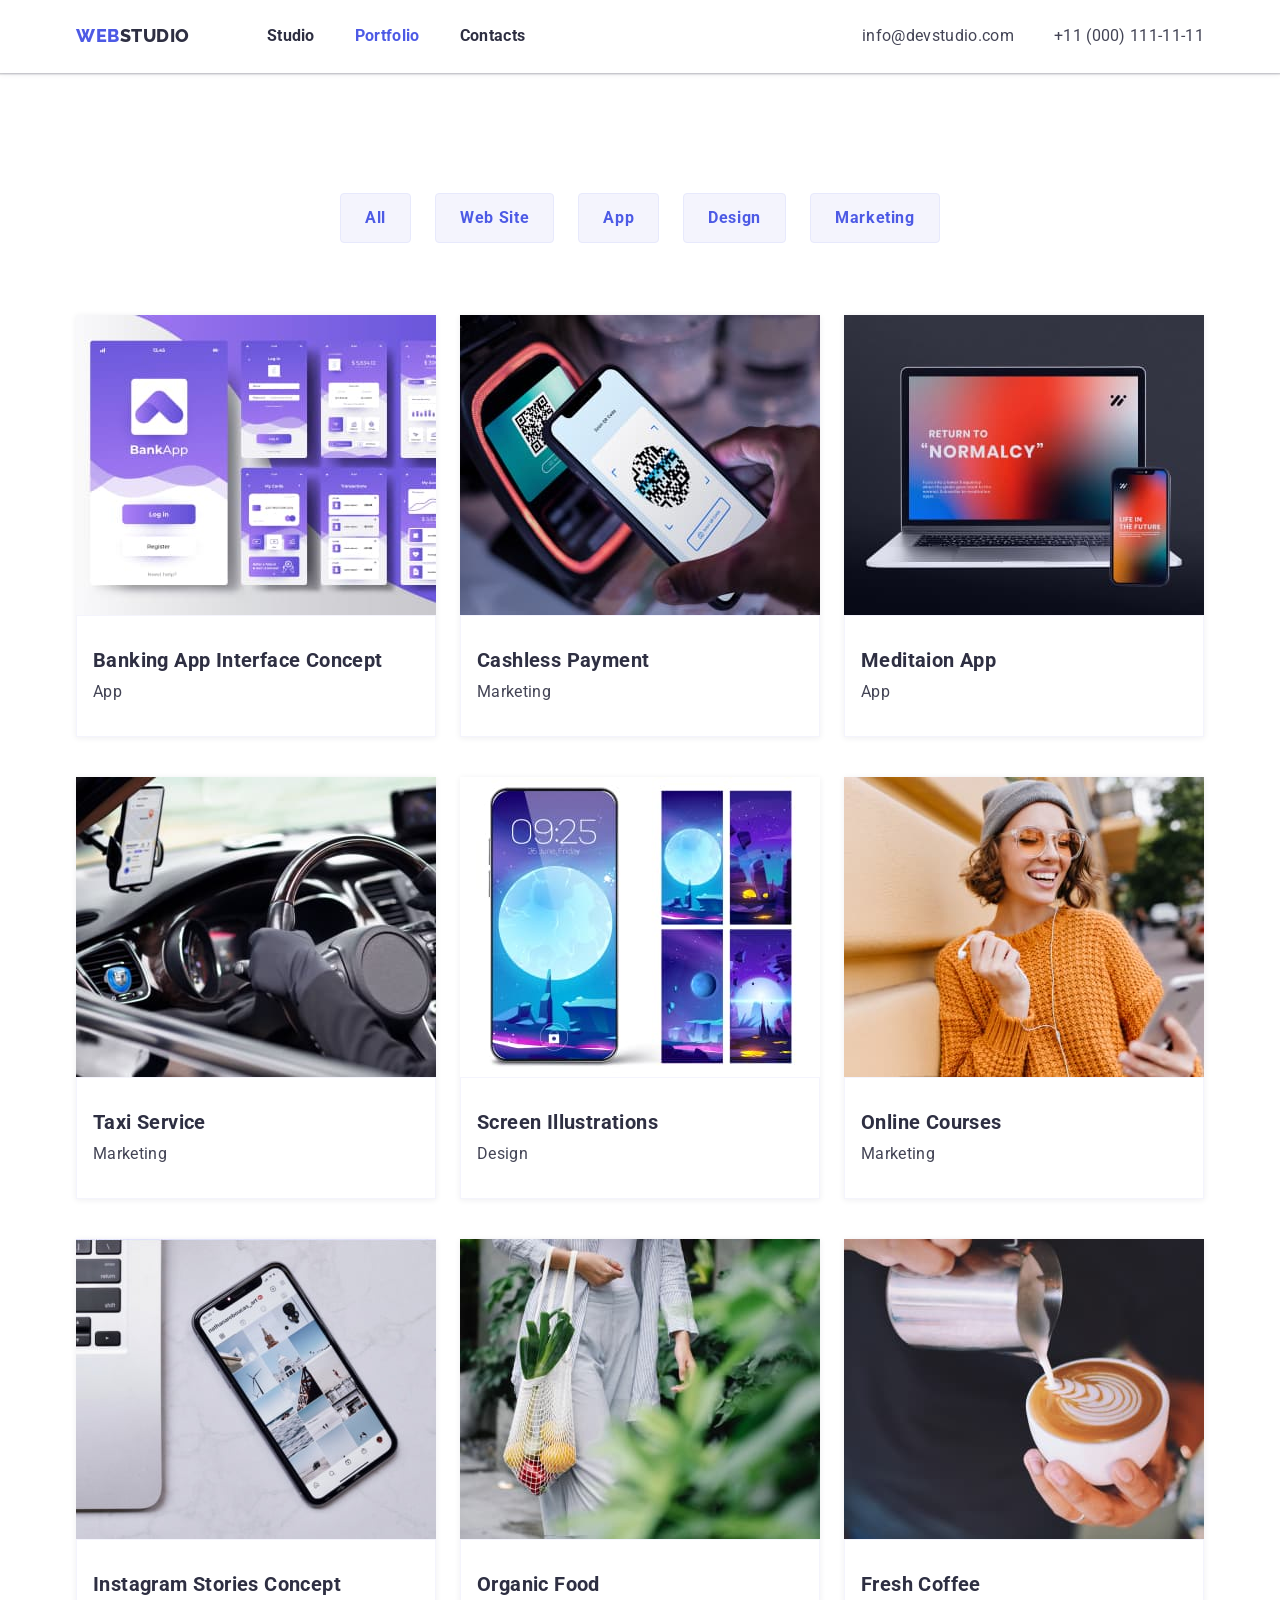
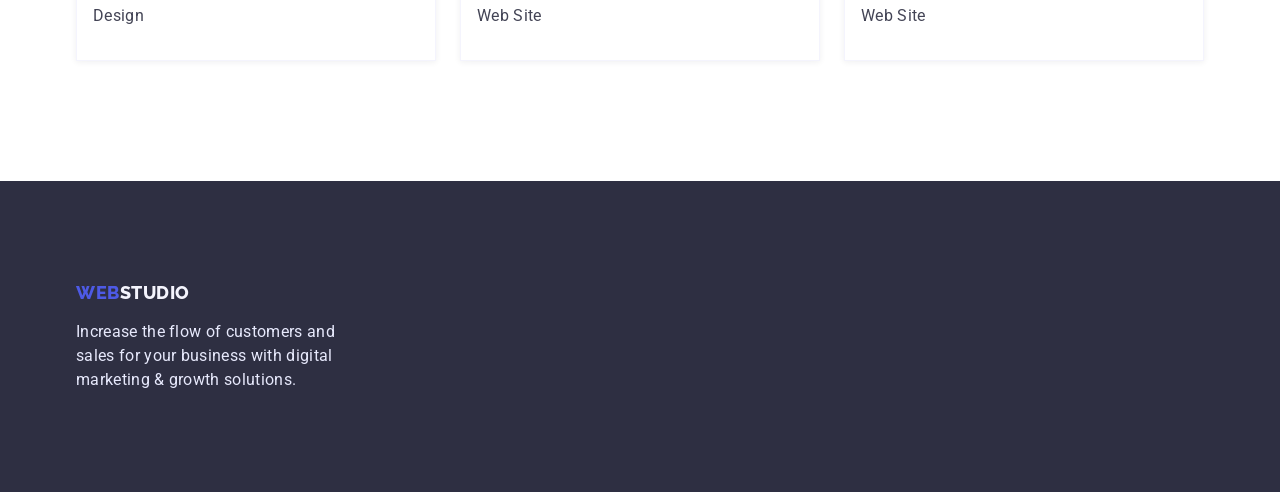
==== portfolio.html @ ff4d8eae "Initial commit" ====
<!DOCTYPE html>
<html lang="en">
	<head>
		<meta charset="UTF-8" />
		<meta http-equiv="X-UA-Compatible" content="IE=edge" />
		<meta name="viewport" content="width=device-width, initial-scale=1.0" />
		<title>Web Studio</title>

		<link rel="icon" href="favicon.ico" type="image/x-icon" />

		<link rel="preconnect" href="https://fonts.googleapis.com" />
		<link rel="preconnect" href="https://fonts.gstatic.com" crossorigin />
		<link
			href="https://fonts.googleapis.com/css2?family=Raleway:wght@800&family=Roboto:wght@400;500;700;900&display=swap"
			rel="stylesheet"
		/>
		<link
			rel="stylesheet"
			href="https://cdnjs.cloudflare.com/ajax/libs/modern-normalize/1.0.0/modern-normalize.min.css"
		/>
		<link rel="stylesheet" href="./css/style.css" />
	</head>

	<body>
		<header class="header">
			<!--Navigation menu-->
			<div class="container header-nav">
				<nav class="navigation">
					<a href="./index.html" class="logo-link link">
						Web
						<span class="logo-name">Studio</span>
					</a>
					<ul class="nav-list list">
						<li class="nav-item">
							<a href="./index.html" class="nav-link link">Studio</a>
						</li>
						<li class="nav-item">
							<a href="./portfolio.html" class="nav-link link current">Portfolio</a>
						</li>
						<li class="nav-item">
							<a href="" class="nav-link link">Contacts</a>
						</li>
					</ul>
				</nav>

				<!--Contacts-->
				<ul class="contacts-list list">
					<li class="contacts-item">
						<a class="contacts-link link" href="mailto:info@devstudio.com">info@devstudio.com</a>
					</li>
					<li class="contacts-item"><a class="contacts-link link" href="tel:+110001111111">+11 (000) 111-11-11</a></li>
				</ul>
			</div>
		</header>

		<main>
			<!-- Examples -->
			<section class="section">
				<div class="container">
					<h1 class="visually-hidden">WebStudio portfolio</h1>

					<!--Filters-->

					<ul class="filter-list list">
						<li class="filter-item"><button class="filter-btn" type="button">All</button></li>
						<li class="filter-item"><button class="filter-btn" type="button">Web Site</button></li>
						<li class="filter-item"><button class="filter-btn" type="button">App</button></li>
						<li class="filter-item"><button class="filter-btn" type="button">Design</button></li>
						<li class="filter-item"><button class="filter-btn" type="button">Marketing</button></li>
					</ul>

					<!--Cards row -->

					<ul class="card-list list">
						<li class="card-item">
							<a href="" class="card-link link">
								<!-- <p class="stylish-txt">
							14 Stylish and User-Friendly App Design Concepts · Task Manager App · Calorie Tracker App · Exotic Fruit
							Ecommerce App · Cloud Storage App
						</p> -->
								<img class="card-img" src="./images/card1.jpg" alt="bank app" width="360" />
								<div class="under-card">
									<h2 class="section-title">Banking App Interface Concept</h2>
									<p class="section-text">App</p>
								</div>
							</a>
						</li>
						<li class="card-item">
							<a href="" class="card-link link">
								<!-- <p class="stylish-txt">
							14 Stylish and User-Friendly App Design Concepts · Task Manager App · Calorie Tracker App · Exotic Fruit
							Ecommerce App · Cloud Storage App
						</p> -->
								<img class="card-img" src="./images/card2.jpg" alt="blue square" width="360" />
								<div class="under-card">
									<h2 class="section-title">Cashless Payment</h2>
									<p class="section-text">Marketing</p>
								</div>
							</a>
						</li>
						<li class="card-item">
							<a href="" class="card-link link">
								<!-- <p class="stylish-txt">
							14 Stylish and User-Friendly App Design Concepts · Task Manager App · Calorie Tracker App · Exotic Fruit
							Ecommerce App · Cloud Storage App
						</p> -->
								<img class="card-img" src="./images/card3.jpg" alt="phone and laptop" width="360" />
								<div class="under-card">
									<h2 class="section-title">Meditaion App</h2>
									<p class="section-text">App</p>
								</div>
							</a>
						</li>
						<li class="card-item">
							<a href="" class="card-link link">
								<!-- <p class="stylish-txt">
							14 Stylish and User-Friendly App Design Concepts · Task Manager App · Calorie Tracker App · Exotic Fruit
							Ecommerce App · Cloud Storage App
						</p> -->
								<img class="card-img" src="./images/card4.jpg" alt="cardriver" width="360" />
								<div class="under-card">
									<h2 class="section-title">Taxi Service</h2>
									<p class="section-text">Marketing</p>
								</div>
							</a>
						</li>
						<li class="card-item">
							<a href="" class="card-link link">
								<!-- <p class="stylish-txt">
							14 Stylish and User-Friendly App Design Concepts · Task Manager App · Calorie Tracker App · Exotic Fruit
							Ecommerce App · Cloud Storage App
						</p> -->
								<img class="card-img" src="./images/card5.jpg" alt="phone screen theme" width="360" />
								<div class="under-card">
									<h2 class="section-title">Screen Illustrations</h2>
									<p class="section-text">Design</p>
								</div>
							</a>
						</li>
						<li class="card-item">
							<a href="" class="card-link link">
								<!-- <p class="stylish-txt">
							14 Stylish and User-Friendly App Design Concepts · Task Manager App · Calorie Tracker App · Exotic Fruit
							Ecommerce App · Cloud Storage App
						</p> -->
								<img class="card-img" src="./images/card6.jpg" alt="happy girl" width="360" />
								<div class="under-card">
									<h2 class="section-title">Online Courses</h2>
									<p class="section-text">Marketing</p>
								</div>
							</a>
						</li>
						<li class="card-item">
							<a href="" class="card-link link">
								<!-- <p class="stylish-txt">
							14 Stylish and User-Friendly App Design Concepts · Task Manager App · Calorie Tracker App · Exotic Fruit
							Ecommerce App · Cloud Storage App
						</p> -->
								<img class="card-img" src="./images/card7.jpg" alt="stories" width="360" />
								<div class="under-card">
									<h2 class="section-title">Instagram Stories Concept</h2>
									<p class="section-text">Design</p>
								</div>
							</a>
						</li>
						<li class="card-item">
							<a href="" class="card-link link">
								<!-- <p class="stylish-txt">
							14 Stylish and User-Friendly App Design Concepts · Task Manager App · Calorie Tracker App · Exotic Fruit
							Ecommerce App · Cloud Storage App
						</p> -->
								<img class="card-img" src="./images/card8.jpg" alt="vegetables" width="360" />
								<div class="under-card">
									<h2 class="section-title">Organic Food</h2>
									<p class="section-text">Web Site</p>
								</div>
							</a>
						</li>
						<li class="card-item">
							<a href="" class="card-link link">
								<!-- <p class="stylish-txt">
							14 Stylish and User-Friendly App Design Concepts · Task Manager App · Calorie Tracker App · Exotic Fruit
							Ecommerce App · Cloud Storage App
						</p> -->
								<img class="card-img" src="./images/card9.jpg" alt="phone and laptop" width="360" />
								<div class="under-card">
									<h2 class="section-title">Fresh Coffee</h2>
									<p class="section-text">Web Site</p>
								</div>
							</a>
						</li>
					</ul>
				</div>
			</section>
		</main>

		<!--Footer-->

		<footer class="footer">
			<div class="container">
				<a href="./index.html" class="logo-link link">
					Web
					<span class="logo-namef">Studio</span>
				</a>
				<p class="footer-text">
					Increase the flow of customers and sales for your business with digital marketing & growth solutions.
				</p>
			</div>
		</footer>
	</body>
</html>
---- css/style.css ----
/* GLOBAL */
:root {
	--primary-text-color: #434455;
	--secondary-txt-color: #e7e9fc;
	--title-text-color: #2e2f42;
	--accent-color: #4d5ae5;
	--bg-color: #ffffff;
	--secondary-color: #f4f4fd;
	--btn-hover-color: #404bbf;
}
body {
	font-family: "Roboto", sans-serif;
	font-size: 16px;
	letter-spacing: 0.02em;
	color: var(--primary-text-color);
	background-color: var(--bg-color);
}
p,
h1,
h2,
h3,
h4,
h5,
h6 {
	margin: 0;
}
img {
	display: block;
	max-width: 100%;
	height: auto;
}
button {
	display: block;
	cursor: pointer;
	border: none;
	border-radius: 4px;
}
ul,
ol {
	list-style: none;
	padding-left: none;
	margin: 0;
}
a {
	text-decoration: none;
	color: inherit;
}
.section {
	padding-top: 120px;
	padding-bottom: 120px;

	/* outline: 2px dashed lime; */
}
.section.no-padding-top {
	padding-top: 0;
}

.container {
	width: 1158px;
	margin-left: auto;
	margin-right: auto;
	padding-left: 15px;
	padding-right: 15px;

	/* outline: 2px dashed tomato; */
}

.card-item,
.team-item {
	/* outline: 2px dashed palegreen; */
}

.link {
	text-decoration: none;
	color: inherit;
}
.list {
	list-style: none;
	margin: 0;
	padding: 0;
}

.visually-hidden {
	position: absolute;
	width: 1px;
	height: 1px;
	margin: -1px;
	border: 0;
	padding: 0;

	white-space: nowrap;
	clip-path: inset(100%);
	clip: rect(0 0 0 0);
	overflow: hidden;
}

/* LOGO */
.logo-link {
	display: flex;
	font-family: "Raleway";
	font-weight: 800;
	font-size: 18px;
	line-height: 1.33;
	letter-spacing: 0.03em;
	text-transform: uppercase;
	color: var(--accent-color);
}
.logo-name {
	color: var(--title-text-color);
}

/* HEADER */
header {
	box-shadow: 0px 2px 1px rgba(46, 47, 66, 0.08), 0px 1px 1px rgba(46, 47, 66, 0.16), 0px 1px 6px rgba(46, 47, 66, 0.08);
}

/* NAVIGATION */
.header-nav {
	display: flex;
	align-items: center;
}
.navigation {
	display: flex;
	align-items: center;
}
.nav-list {
	display: flex;
	margin-left: 77px;
}

.nav-list .nav-item:not(:last-child) {
	margin-right: 40px;
}

.nav-link {
	font-size: 16px;
	line-height: 0.66;
	letter-spacing: 0.02em;
	font-weight: 700;
	color: var(--title-text-color);
	padding-top: 31px;
	padding-bottom: 31px;
	display: block;
}

.nav-link:hover,
.nav-link:focus {
	color: var(--accent-color);
}

.nav-link:active {
	color: var(--primary-text-color);
}

.current {
	color: var(--accent-color);
}

.nav-item {
}

.contacts-list {
	display: flex;
	margin-left: auto;
}

.contacts-link {
	font-size: 16px;
	line-height: 0.66;
	letter-spacing: 0.02em;
	color: var(--primary-text-color);
	padding-top: 31px;
	padding-bottom: 31px;
	display: block;
}
.contacts-list .contacts-item + .contacts-item {
	margin-left: 40px;
}

.contacts-link:hover,
.contacts-link:focus {
	color: var(--accent-color);
}

/* MAIN PAGE */
/* HERO */
.hero {
	background-color: var(--title-text-color);
	text-align: center;
	padding: 192px 0;
}

.hero-header {
	font-weight: 700;
	font-size: 56px;
	line-height: 1.07;
	letter-spacing: 0.02em;

	color: var(--bg-color);

	width: 496px;
	margin: 0 auto;
	margin-bottom: 48px;
}

.hero-button {
	font-family: "Roboto", sans-serif;
	font-weight: 700;
	font-size: 16px;
	line-height: 0.84;
	letter-spacing: 0.04em;

	margin: 0 auto;
	color: var(--bg-color);
	background-color: var(--accent-color);
	cursor: pointer;
	box-shadow: 0px 4px 4px rgba(0, 0, 0, 0.15);
	border-radius: none;
	padding: 16px 32px;
}

.hero-button:hover,
.hero-button:focus {
	background: var(--btn-hover-color);
}

.hero-button:active {
	background: var(--secondary-color);
	color: var(--accent-color);
}

/* MAIN */

.section-title {
	font-weight: 700;
	font-size: 20px;
	line-height: 1.2;
	letter-spacing: 0.02em;
	color: var(--title-text-color);

	margin-bottom: 8px;
}

.section-text {
	line-height: 1.5;
}

.section-header {
	font-weight: 700;
	font-size: 36px;
	line-height: 1.11;
	letter-spacing: 0.02em;
	text-align: center;
	text-transform: capitalize;
	color: var(--title-text-color);
	margin-bottom: 72px;
}

/* FEATURE */
.feature-list {
	display: flex;
	margin-left: -12px;
	margin-right: -12px;
}

.feature-item {
	width: calc((100% - 24px * 3) / 4);
	margin-right: 12px;
	margin-left: 12px;
}
.feature-item .section-text {
	padding-bottom: 0;
}

/* WORK */

.work {
}

.work-list {
	display: flex;
}

.work-item {
	width: calc((100% - 48px) / 3);
	margin-right: 24px;
}
.work-list .work-item:last-child {
	margin-right: 0;
}
/* TEAM */

.team {
	background: var(--secondary-color);
}

.team-list {
	display: flex;
	justify-content: space-between;
	gap: 24px;
}

.team-item {
	background-color: var(--background-color);
	text-align: center;
	background: #ffffff;
	box-shadow: 0px 1px 6px rgba(46, 47, 66, 0.08), 0px 1px 1px rgba(46, 47, 66, 0.16), 0px 2px 1px rgba(46, 47, 66, 0.08);
	border-radius: 0px 0px 4px 4px;
}

.under-card {
	padding-top: 32px;
	padding-bottom: 32px;
}
.team-name {
}

.team-position {
}

/* FOOTER */
.logo-namef {
	color: var(--secondary-color);
}

.footer {
	background-color: var(--title-text-color);
	padding-top: 100px;
	padding-bottom: 100px;
}

.footer-text {
	line-height: 1.5;
	color: var(--secondary-txt-color);
	margin-top: 16px;
	max-width: 264px;
}

.footer > .container {
}

/* PORTFOLIO PAGE */
/* FILTERS */
.filter-btn {
	font-family: "Roboto", sans-serif;
	font-size: 16px;
	line-height: 1.5;
	letter-spacing: 0.04em;
	font-weight: 700;

	text-align: center;
	color: var(--accent-color);
	background: var(--secondary-color);
	cursor: pointer;

	padding: 12px 24px;
	border: 1px solid #e7e9fc;
	border-radius: 4px;
}

.filter-btn:hover,
.filter-btn:focus {
	color: #ffffff;
	background: var(--accent-color);
}

.filter-btn:active {
	color: var(--accent-color);
	background: var(--secondary-color);
}

.filter-list {
	margin-bottom: 72px;
	display: flex;
	justify-content: center;
	gap: 24px;
}

/* PORTFOLIO CARD ROW */

.card-list {
	display: flex;
	flex-wrap: wrap;
}

.card-item {
	width: calc((100% - 48px) / 3);
	/*! ! ! ! ! ((100% - "кол-во маржинов в строке * на значение маржина"") / кол-во элементов в строке) ! ! ! ! */

	margin-right: 24px;
	margin-bottom: 40px;

	box-shadow: 0px 1px 6px rgba(46, 47, 66, 0.08);
}
.card-list .card-item:nth-child(3n) {
	margin-right: 0px;
}
.card-list .card-item:nth-last-child(-n + 3) {
	margin-bottom: 0px;
}

/* .card-item:not(:nth-last-child(-n + 3)) {
	margin-bottom: 40px;
}
.card-item:not(:nth-child(3n)) {
	margin-right: 24px;
} */

.card-img {
}

.card-link {
}

.stylish-txt {
	color: var(--secondary-color);
}

.card-link .under-card {
	border: 0.5px solid #f4f4fd;
	padding-left: 16px;
}
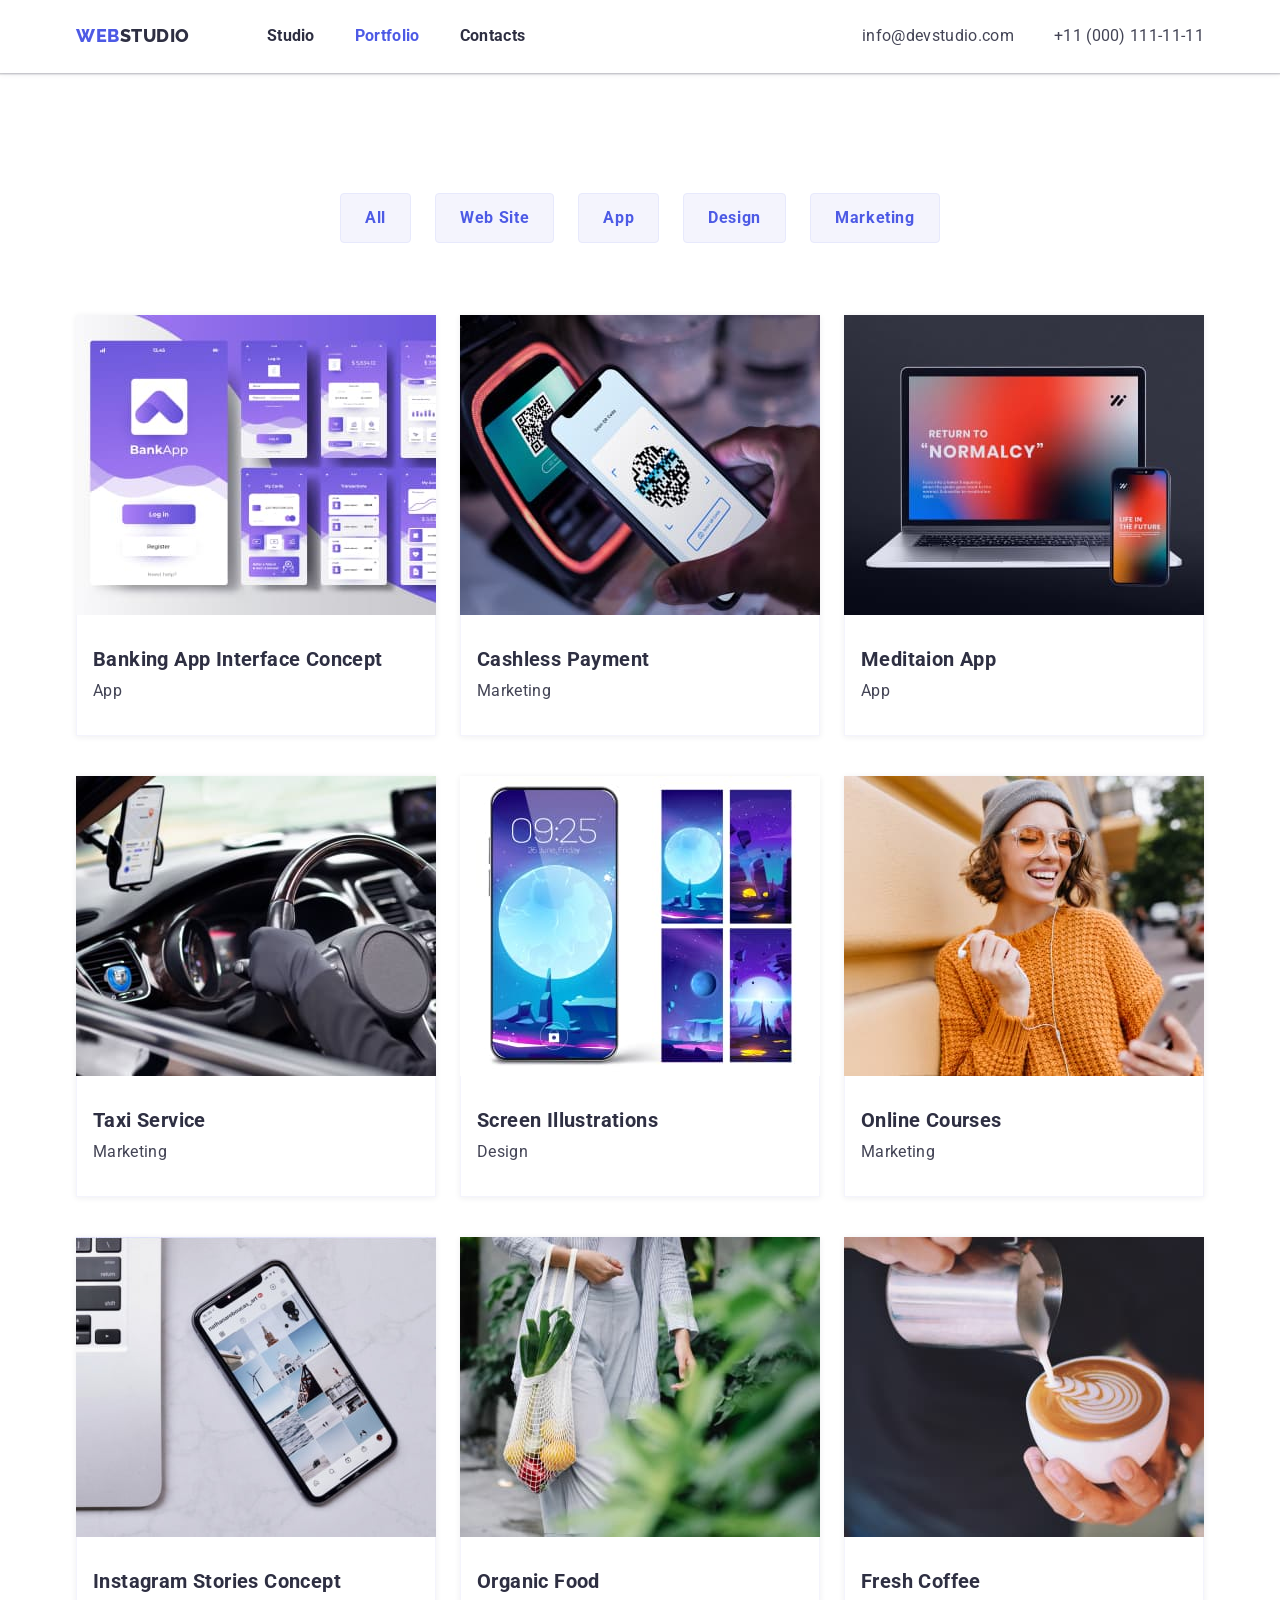
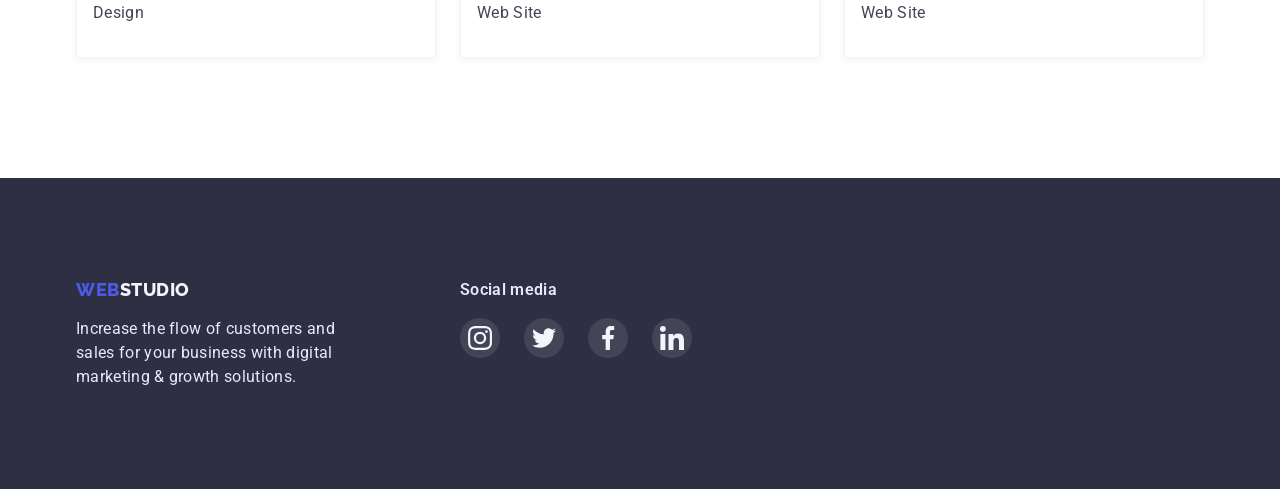
==== commit 66ad73ad: "hw4 final" ====
--- a/portfolio.html
+++ b/portfolio.html
@@ -195,16 +195,70 @@
 		</main>
 
 		<!--Footer-->
-
 		<footer class="footer">
-			<div class="container">
-				<a href="./index.html" class="logo-link link">
-					Web
-					<span class="logo-namef">Studio</span>
-				</a>
-				<p class="footer-text">
-					Increase the flow of customers and sales for your business with digital marketing & growth solutions.
-				</p>
+			<div class="container footer-flex">
+				<div class="footer-left">
+					<a href="./index.html" class="logo-link link">
+						Web
+						<span class="logo-namef">Studio</span>
+					</a>
+					<p class="footer-text-left">
+						Increase the flow of customers and sales for your business with digital marketing & growth solutions.
+					</p>
+				</div>
+				<div class="footer-right">
+					<p class="footer-text-right">Social media</p>
+					<ul class="social-list">
+						<li class="social-item">
+							<a
+								href="https://instagram.com"
+								target="_blank"
+								rel="norefferer noopener nofollow"
+								class="social-link footer-social"
+							>
+								<svg class="social-icon" height="24" width="24">
+									<use xlink:href="./images/icons.svg#inst"></use>
+								</svg>
+							</a>
+						</li>
+						<li class="social-item">
+							<a
+								href="https://twitter.com"
+								target="_blank"
+								rel="norefferer noopener nofollow"
+								class="social-link footer-social"
+							>
+								<svg class="social-icon" height="24" width="24">
+									<use xlink:href="./images/icons.svg#twt"></use>
+								</svg>
+							</a>
+						</li>
+						<li class="social-item">
+							<a
+								href="https://fb.com"
+								target="_blank"
+								rel="norefferer noopener nofollow"
+								class="social-link footer-social"
+							>
+								<svg class="social-icon" height="24" width="24">
+									<use xlink:href="./images/icons.svg#fb"></use>
+								</svg>
+							</a>
+						</li>
+						<li class="social-item">
+							<a
+								href="https://linkedin.com"
+								target="_blank"
+								rel="norefferer noopener nofollow"
+								class="social-link footer-social"
+							>
+								<svg class="social-icon" height="24" width="24">
+									<use xlink:href="./images/icons.svg#in"></use>
+								</svg>
+							</a>
+						</li>
+					</ul>
+				</div>
 			</div>
 		</footer>
 	</body>
--- a/css/style.css
+++ b/css/style.css
@@ -7,6 +7,7 @@
 	--bg-color: #ffffff;
 	--secondary-color: #f4f4fd;
 	--btn-hover-color: #404bbf;
+	--sechover-color: #31d0aa;
 }
 body {
 	font-family: "Roboto", sans-serif;
@@ -40,6 +41,7 @@
 	list-style: none;
 	padding-left: none;
 	margin: 0;
+	padding: 0;
 }
 a {
 	text-decoration: none;
@@ -70,7 +72,7 @@
 	/* outline: 2px dashed palegreen; */
 }
 
-.link {
+/* .link {
 	text-decoration: none;
 	color: inherit;
 }
@@ -78,7 +80,7 @@
 	list-style: none;
 	margin: 0;
 	padding: 0;
-}
+} */
 
 .visually-hidden {
 	position: absolute;
@@ -185,9 +187,13 @@
 /* MAIN PAGE */
 /* HERO */
 .hero {
-	background-color: var(--title-text-color);
 	text-align: center;
 	padding: 192px 0;
+	max-width: 1440px;
+	background-color: var(--title-text-color);
+	margin-left: auto;
+	margin-right: auto;
+	background-image: linear-gradient(to right, #2e2f42b3, #2e2f42b3), url(../images/hero-bg.jpg);
 }
 
 .hero-header {
@@ -272,6 +278,18 @@
 	padding-bottom: 0;
 }
 
+.feature-icon {
+	display: flex;
+
+	height: 112px;
+	padding: 24px 100px;
+	margin-bottom: 8px;
+
+	border-radius: 4px;
+	background-color: var(--secondary-color);
+	background-size: 64px;
+}
+
 /* WORK */
 
 .work {
@@ -312,10 +330,52 @@
 	padding-top: 32px;
 	padding-bottom: 32px;
 }
-.team-name {
-}
-
-.team-position {
+
+.team-item > .under-card {
+	margin-left: 16px;
+	margin-right: 16px;
+}
+
+.section-text.team-position {
+	margin-bottom: 12px;
+}
+
+.social-list {
+	display: flex;
+	gap: 24px;
+}
+.social-link {
+	display: flex;
+	height: 40px;
+	width: 40px;
+	padding: 12px;
+	border-radius: 50%;
+
+	background-color: var(--accent-color);
+}
+
+.social-link:hover,
+.social-link:focus {
+	background-color: var(--btn-hover-color);
+}
+
+/* CUSTUMERS */
+.custumers-list {
+	display: flex;
+	gap: 24px;
+}
+
+.custumers-link {
+	display: inline-flex;
+	padding: 16px 32px;
+	border: 1px solid #8e8f99;
+	border-radius: 4px;
+	fill: #8e8f99;
+}
+
+.custumers-link:hover {
+	fill: var(--accent-color);
+	border-color: var(--accent-color);
 }
 
 /* FOOTER */
@@ -329,14 +389,33 @@
 	padding-bottom: 100px;
 }
 
-.footer-text {
+.footer-text-left {
 	line-height: 1.5;
 	color: var(--secondary-txt-color);
 	margin-top: 16px;
 	max-width: 264px;
 }
 
-.footer > .container {
+.footer-text-right {
+	font-weight: 600;
+	margin-bottom: 16px;
+	line-height: 1.5;
+	color: var(--secondary-txt-color);
+	margin-bottom: 16px;
+}
+
+.container.footer-flex {
+	display: flex;
+	gap: 120px;
+}
+
+.social-link.footer-social {
+	padding: 8px;
+	background-color: rgba(255, 255, 255, 0.1);
+}
+.social-link.footer-social:hover,
+.social-link.footer-social:focus {
+	background-color: var(--sechover-color);
 }
 
 /* PORTFOLIO PAGE */
@@ -354,7 +433,7 @@
 	cursor: pointer;
 
 	padding: 12px 24px;
-	border: 1px solid #e7e9fc;
+	border: 1px solid var(--secondary-txt-color);
 	border-radius: 4px;
 }
 
@@ -362,6 +441,8 @@
 .filter-btn:focus {
 	color: #ffffff;
 	background: var(--accent-color);
+	box-shadow: 0px 3px 1px rgba(0, 0, 0, 0.1), 0px 2px 1px rgba(0, 0, 0, 0.08), 0px 2px 2px rgba(0, 0, 0, 0.12);
+	border: 1px solid var(--accent-color);
 }
 
 .filter-btn:active {
@@ -392,6 +473,11 @@
 
 	box-shadow: 0px 1px 6px rgba(46, 47, 66, 0.08);
 }
+
+.card-item:hover {
+	box-shadow: 0px 1px 6px rgb(46 47 66 / 8%), 0px 1px 1px rgb(46 47 66 / 16%), 0px 2px 1px rgb(46 47 66 / 8%);
+}
+
 .card-list .card-item:nth-child(3n) {
 	margin-right: 0px;
 }
@@ -418,5 +504,6 @@
 
 .card-link .under-card {
 	border: 0.5px solid #f4f4fd;
+	border-top: none;
 	padding-left: 16px;
 }
